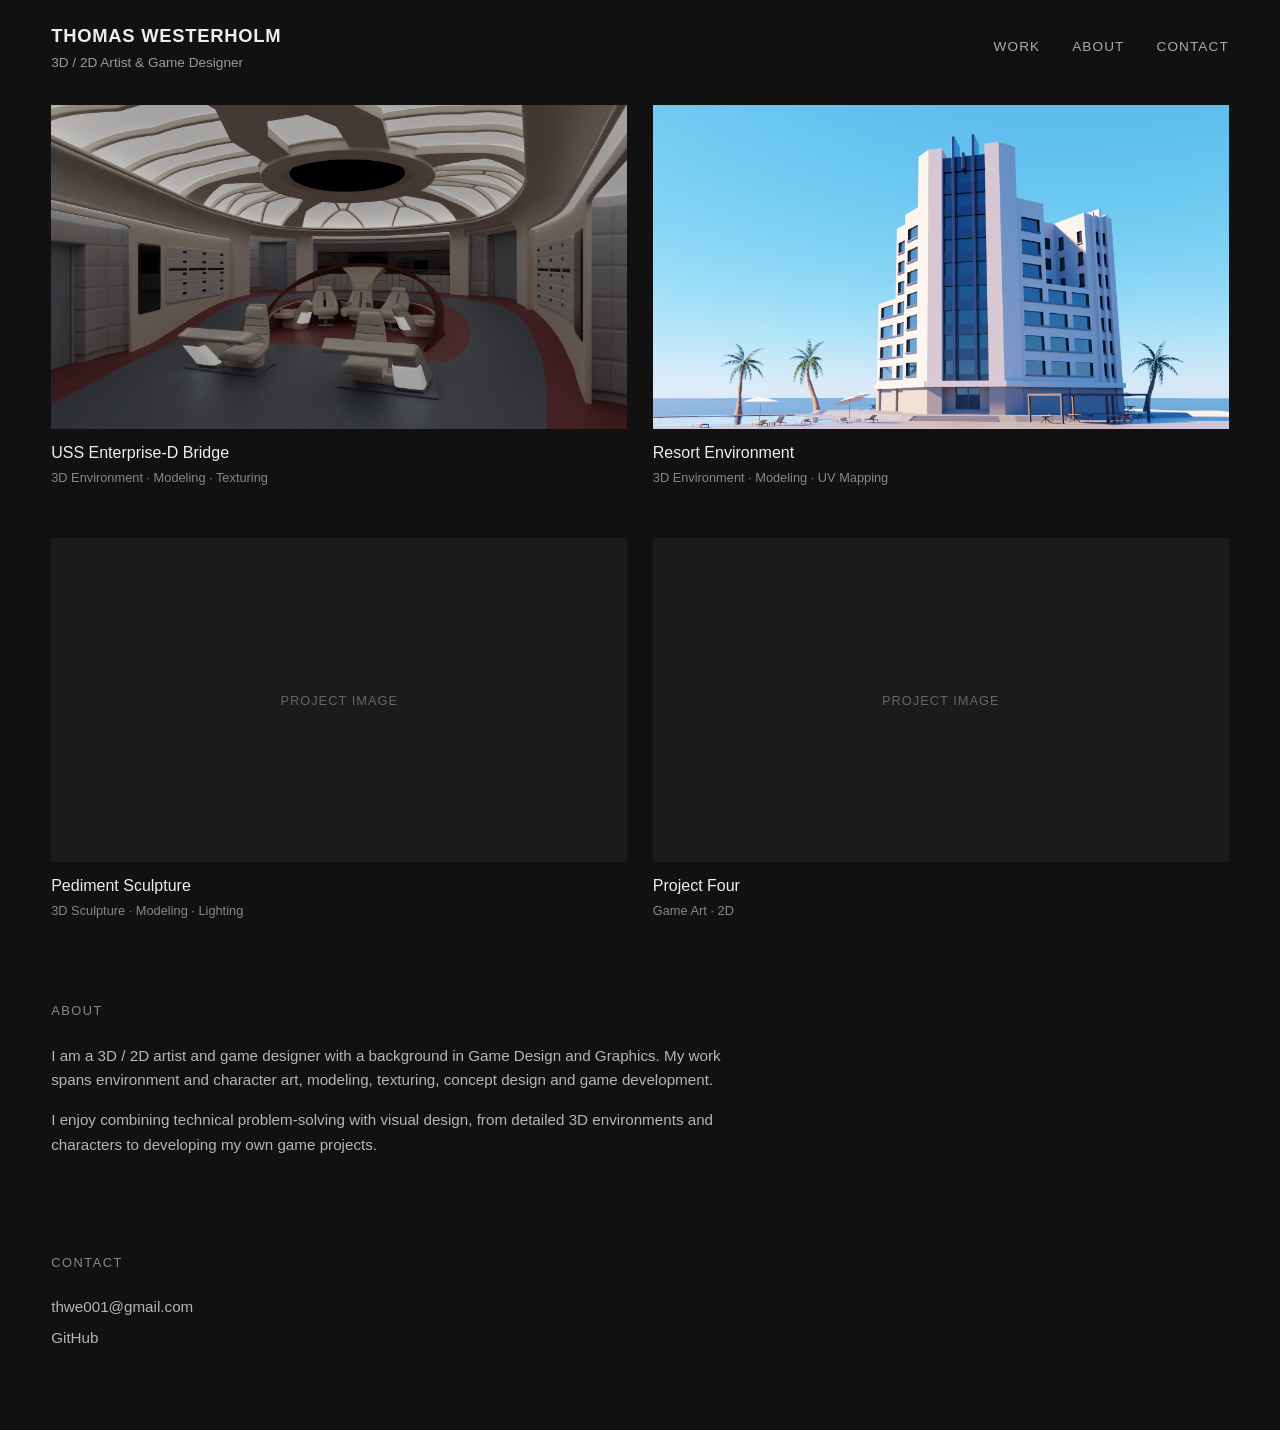
==== index.html @ 82a33c58 "Add files via upload" ====
<!DOCTYPE html>
<html lang="en">

<head>
    <meta charset="UTF-8">
    <meta name="viewport" content="width=device-width, initial-scale=1.0">

    <title>Thomas Westerholm — Portfolio</title>

    <link rel="stylesheet" href="style.css">
</head>

<body>

    <header class="site-header">

        <div class="identity">
            <h1>THOMAS WESTERHOLM</h1>
            <p>3D / 2D Artist &amp; Game Designer</p>
        </div>

        <nav class="navigation">
            <a href="#work">Work</a>
            <a href="#about">About</a>
            <a href="#contact">Contact</a>
        </nav>

    </header>


    <main>

        <section class="portfolio" id="work">

            <div class="project-grid">


                <article class="project">
                    <a href="enterprise-d.html">
                        <div class="project-image">
                            <img
                                src="/images/enterprise-d/enterprise-d-02.png"
                                alt="3D recreation of the USS Enterprise-D bridge interior">
                        </div>

                        <div class="project-info">
                            <h2>USS Enterprise-D Bridge</h2>
                            <p>3D Environment · Modeling · Texturing</p>
                        </div>
                    </a>
                </article>


                <article class="project">
                    <a href="resort-building.html">
                        <div class="project-image">
                            <img
                                src="/images/resort-building/building-overview.png"
                                alt="Stylized resort environment">
                        </div>

                        <div class="project-info">
                            <h2>Resort Environment</h2>
                            <p>3D Environment · Modeling · UV Mapping</p>
                        </div>
                    </a>
                </article>


                <article class="project">
                    <div class="project-image">
                        PROJECT IMAGE
                    </div>

                    <div class="project-info">
                        <h2>Pediment Sculpture</h2>
                        <p>3D Sculpture · Modeling · Lighting</p>
                    </div>
                </article>


                <article class="project">
                    <div class="project-image">
                        PROJECT IMAGE
                    </div>

                    <div class="project-info">
                        <h2>Project Four</h2>
                        <p>Game Art · 2D</p>
                    </div>
                </article>

            </div>

        </section>


        <section class="profile-section" id="about">

            <h2 class="section-title">About</h2>

            <div class="profile-content">
                <p>
                    I am a 3D / 2D artist and game designer with a background in Game Design
                    and Graphics. My work spans environment and character art, modeling,
                    texturing, concept design and game development.
                </p>

                <p>
                    I enjoy combining technical problem-solving with visual design, from
                    detailed 3D environments and characters to developing my own game projects.
                </p>
            </div>

        </section>


        <section class="profile-section" id="contact">

            <h2 class="section-title">Contact</h2>

            <div class="contact-links">
                <a href="mailto:thwe001@gmail.com">thwe001@gmail.com</a>
                <a href="https://github.com/thomaswesterholm" target="_blank" rel="noopener noreferrer">GitHub</a>
            </div>

        </section>

    </main>

</body>

</html>
---- style.css ----
/* ---------- Base ---------- */

* {
    box-sizing: border-box;
}

html {
    scroll-behavior: smooth;
}

body {
    margin: 0;
    background: #111111;
    color: #eeeeee;
    font-family: Arial, Helvetica, sans-serif;
    line-height: 1.5;
}

a {
    color: inherit;
    text-decoration: none;
}


/* ---------- Header ---------- */

.site-header {
    display: flex;
    justify-content: space-between;
    align-items: center;

    width: 100%;
    padding: 22px 4vw;
}

.identity h1 {
    margin: 0;
    font-size: 1.15rem;
    font-weight: 600;
    letter-spacing: 0.04em;
}

.identity p {
    margin: 3px 0 0;
    color: #999999;
    font-size: 0.85rem;
}

.navigation {
    display: flex;
    gap: 32px;
}

.navigation a {
    color: #aaaaaa;
    font-size: 0.85rem;
    letter-spacing: 0.08em;
    text-transform: uppercase;
}

.navigation a:hover {
    color: #ffffff;
}


/* ---------- Portfolio ---------- */

.portfolio {
    width: 100%;
    padding: 10px 4vw 80px;
}

.section-title {
    margin: 0 0 24px;
    font-size: 0.8rem;
    font-weight: 500;
    color: #888888;
    letter-spacing: 0.12em;
    text-transform: uppercase;
}

.project-grid {
    display: grid;
    grid-template-columns: repeat(2, minmax(0, 1fr));
    gap: 4vw 2vw;
}

.project-image {
    display: flex;
    align-items: center;
    justify-content: center;

    width: 100%;
    aspect-ratio: 16 / 9;

    background: #1b1b1b;
    color: #666666;
    font-size: 0.8rem;
    letter-spacing: 0.08em;

    overflow: hidden;
}

.project img {
    display: block;
    width: 100%;
    height: 100%;
    object-fit: cover;

    transition: transform 0.25s ease;
}

.project:hover img {
    transform: scale(1.015);
}

.project-info {
    padding-top: 12px;
}

.project-info h2 {
    margin: 0;
    font-size: 1rem;
    font-weight: 500;
}

.project-info p {
    margin: 3px 0 0;
    color: #888888;
    font-size: 0.8rem;
}


/* ---------- About / Contact ---------- */

.profile-section {
    width: 100%;
    padding: 0 4vw 80px;
}

.profile-content {
    max-width: 680px;
    color: #b5b5b5;
    font-size: 0.95rem;
    line-height: 1.6;
}

.profile-content p {
    margin: 0 0 16px;
}

.contact-links {
    display: flex;
    flex-direction: column;
    align-items: flex-start;
    gap: 8px;
}

.contact-links a {
    color: #b5b5b5;
    font-size: 0.95rem;
}

.contact-links a:hover {
    color: #ffffff;
}


/* ---------- Project Page ---------- */

.project-page {
    width: 100%;
    padding: 0px 4vw 100px;
}

.project-header {
    margin-bottom: 10px;
}

.project-header h1 {
    margin: 0;
    font-size: clamp(1.5rem, 2.2vw, 2.2rem);
    font-weight: 500;
}

.project-category {
    margin: 6px 0 0;
    color: #888888;
    font-size: 0.9rem;
}

.project-content {
    width: 100%;
}

.project-hero {
    display: block;
    width: 100%;
    height: auto;
}

.project-description {
    max-width: 680px;
    margin: 20px 0 20px;
    color: #b5b5b5;
    font-size: 0.95rem;
    line-height: 1.6;
}

.project-description p {
    margin: 0 0 16px;
}

.project-gallery {
    display: grid;
    grid-template-columns: 1fr;
    gap: 24px;
}

.project-gallery img {
    display: block;
    width: 100%;
    height: auto;
}

.project-breakdown {
    margin-top: 28px;
}

.project-breakdown h2 {
    margin: 0 0 8px;
    font-size: 0.85rem;
    font-weight: 500;
    color: #999999;
    letter-spacing: 0.1em;
    text-transform: uppercase;
}

.project-breakdown img {
    display: block;
    width: 100%;
    height: auto;
}


/* ---------- Responsive ---------- */

@media (max-width: 700px) {

    .site-header {
        align-items: flex-start;
        flex-direction: column;
        gap: 20px;
        padding: 22px 20px;
    }

    .navigation {
        gap: 20px;
    }

    .portfolio {
        padding: 25px 20px 60px;
    }

    .project-grid {
        grid-template-columns: 1fr;
        gap: 40px;
    }

    .profile-section {
        padding: 0 20px 60px;
    }

    .project-page {
        padding: 25px 20px 70px;
    }

    .project-description {
        margin: 30px 0 40px;
    }
}
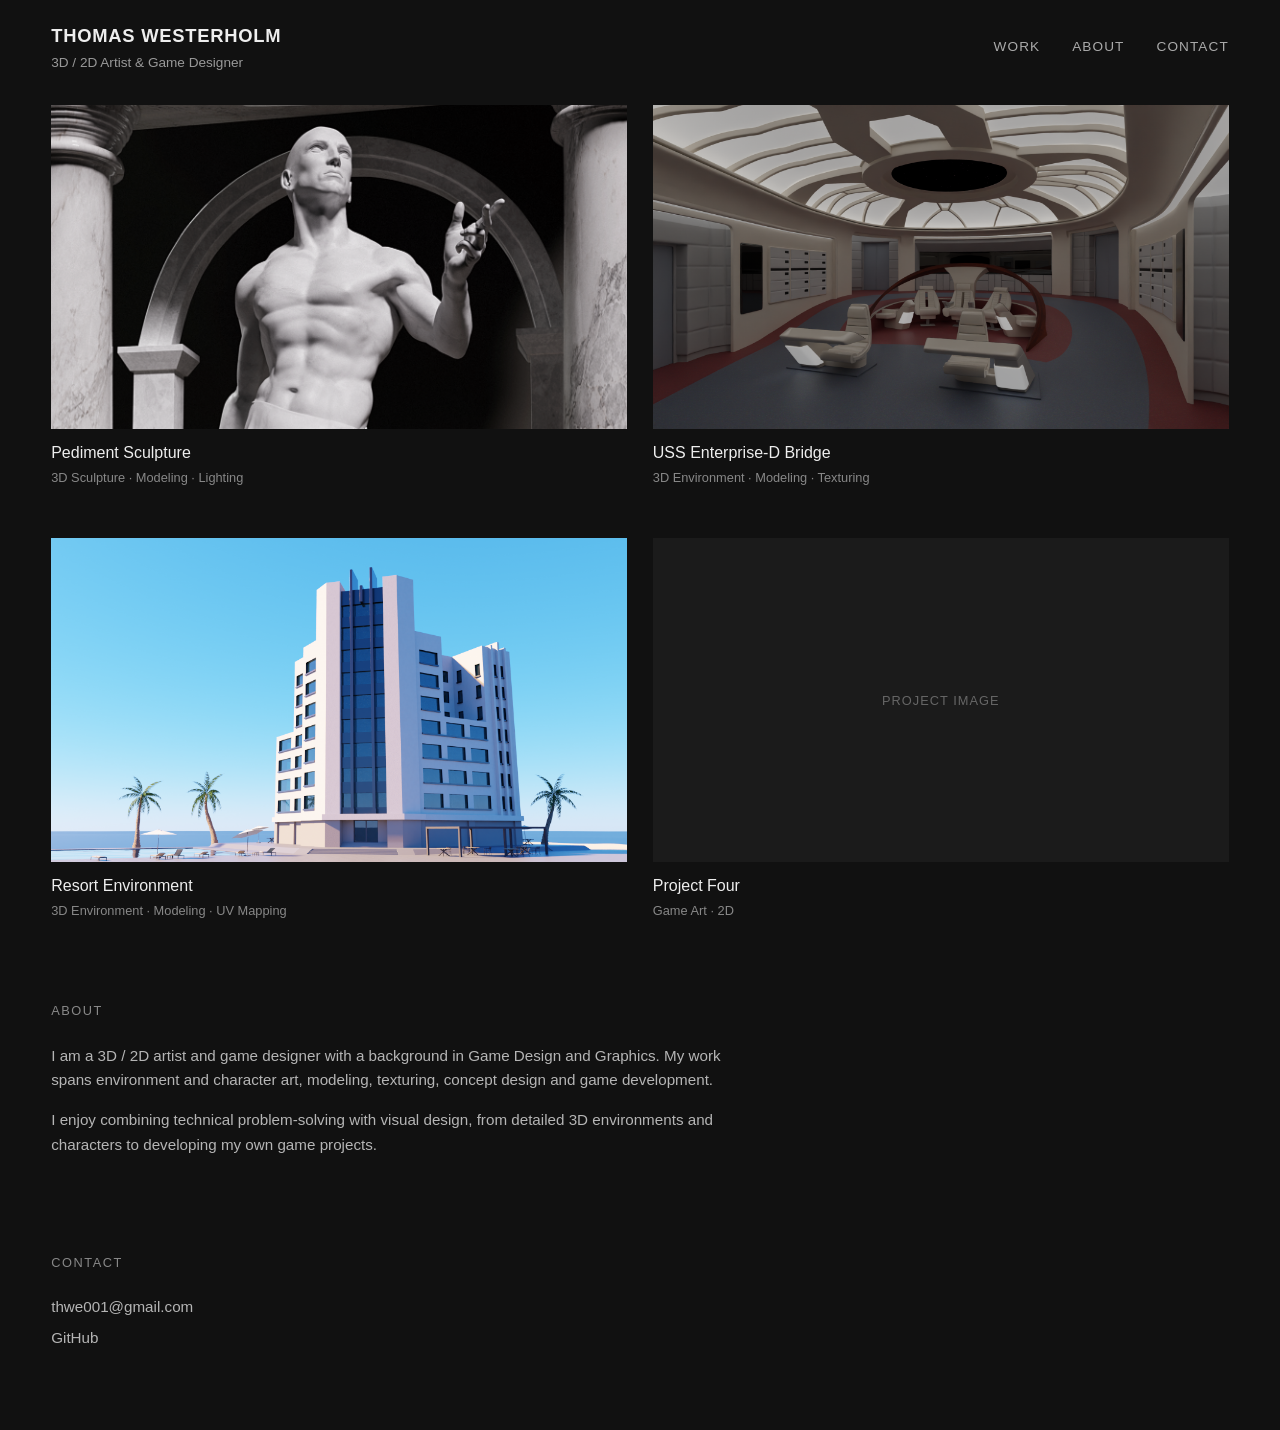
==== commit aa241ac4: "Add files via upload" ====
--- a/index.html
+++ b/index.html
@@ -8,6 +8,8 @@
     <title>Thomas Westerholm — Portfolio</title>
 
     <link rel="stylesheet" href="style.css">
+    <link rel="icon" type="image/png" href="/images/favicon.png">
+    <link rel="icon" href="/images/favicon.ico">
 </head>
 
 <body>
@@ -33,6 +35,22 @@
         <section class="portfolio" id="work">
 
             <div class="project-grid">
+
+
+                <article class="project">
+                    <a href="pediment-statue.html">
+                        <div class="project-image">
+                            <img
+                                src="/images/pediment-statue/thumbnail.png"
+                                alt="Classical-inspired sculptural monument">
+                        </div>
+
+                        <div class="project-info">
+                            <h2>Pediment Sculpture</h2>
+                            <p>3D Sculpture · Modeling · Lighting</p>
+                        </div>
+                    </a>
+                </article>
 
 
                 <article class="project">
@@ -64,18 +82,6 @@
                             <p>3D Environment · Modeling · UV Mapping</p>
                         </div>
                     </a>
-                </article>
-
-
-                <article class="project">
-                    <div class="project-image">
-                        PROJECT IMAGE
-                    </div>
-
-                    <div class="project-info">
-                        <h2>Pediment Sculpture</h2>
-                        <p>3D Sculpture · Modeling · Lighting</p>
-                    </div>
                 </article>
 
 
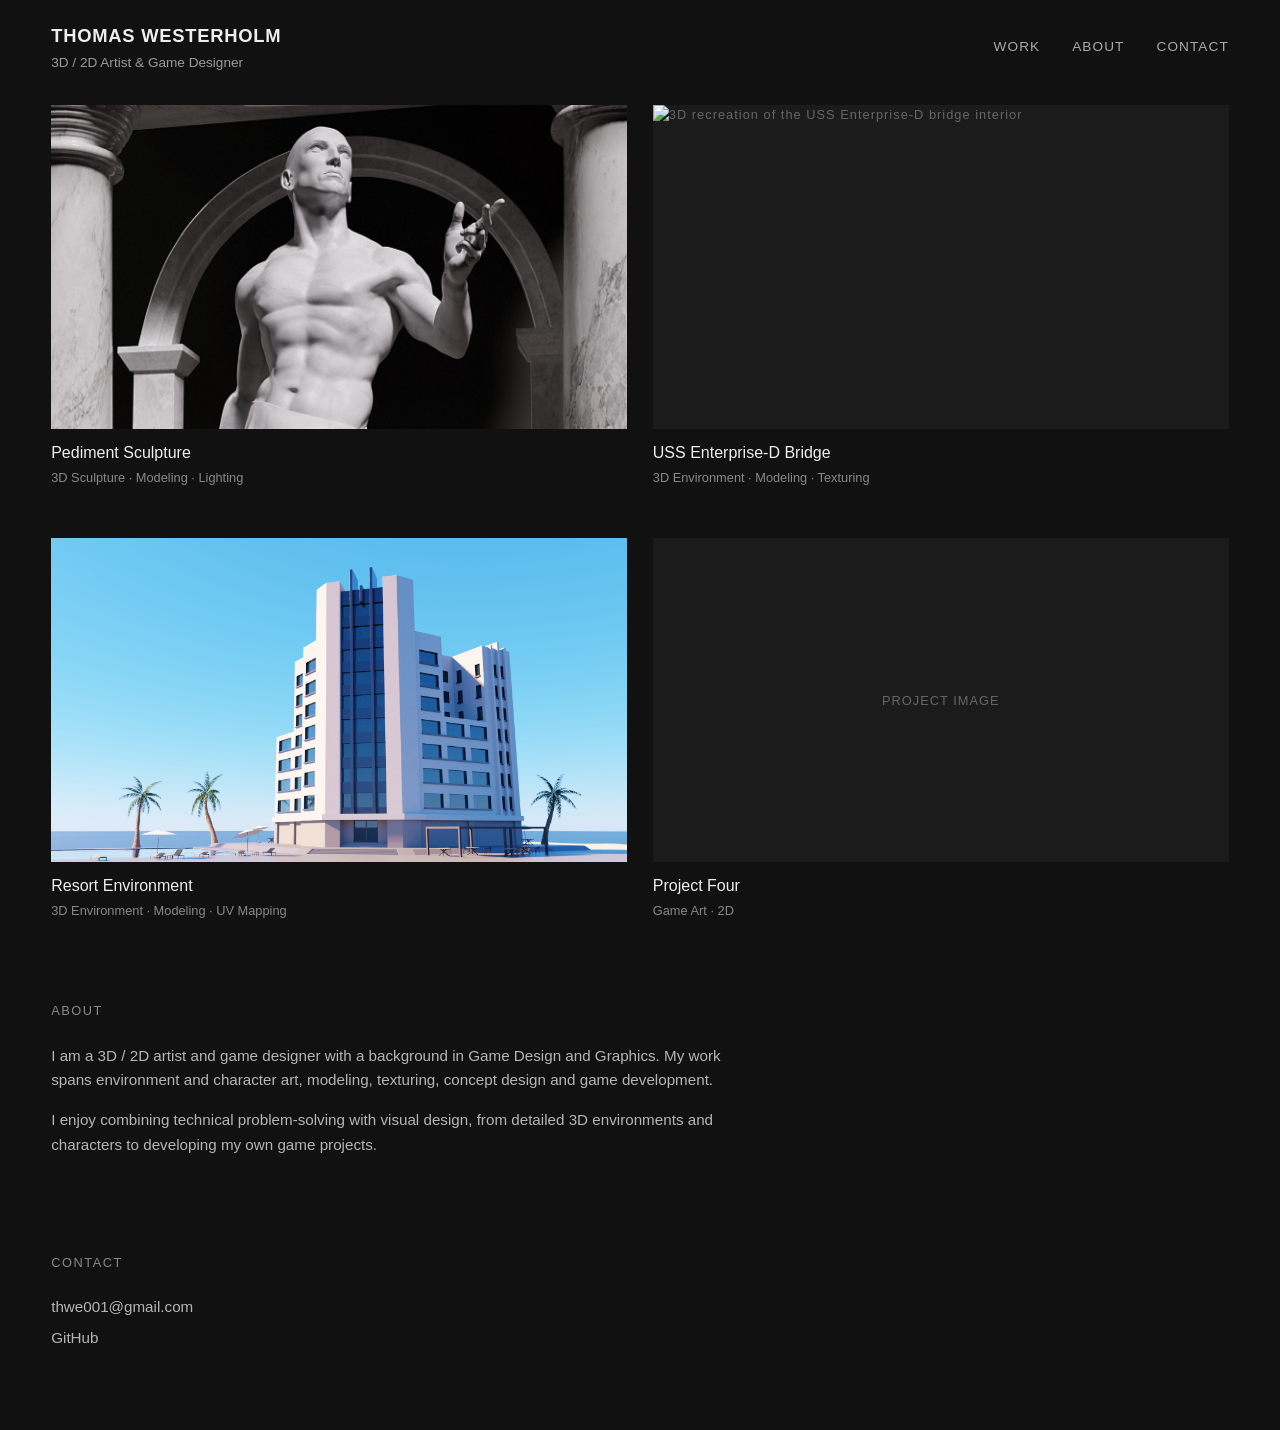
==== commit 235c358b: "Add files via upload" ====
--- a/index.html
+++ b/index.html
@@ -29,13 +29,11 @@
 
     </header>
 
-
     <main>
 
         <section class="portfolio" id="work">
 
             <div class="project-grid">
-
 
                 <article class="project">
                     <a href="pediment-statue.html">
@@ -52,12 +50,11 @@
                     </a>
                 </article>
 
-
                 <article class="project">
                     <a href="enterprise-d.html">
                         <div class="project-image">
                             <img
-                                src="/images/enterprise-d/enterprise-d-02.png"
+                                src="/images/enterprise-d/enterprise-d-01-hero.png"
                                 alt="3D recreation of the USS Enterprise-D bridge interior">
                         </div>
 
@@ -67,7 +64,6 @@
                         </div>
                     </a>
                 </article>
-
 
                 <article class="project">
                     <a href="resort-building.html">
@@ -84,7 +80,6 @@
                     </a>
                 </article>
 
-
                 <article class="project">
                     <div class="project-image">
                         PROJECT IMAGE
@@ -99,7 +94,6 @@
             </div>
 
         </section>
-
 
         <section class="profile-section" id="about">
 
@@ -120,7 +114,6 @@
 
         </section>
 
-
         <section class="profile-section" id="contact">
 
             <h2 class="section-title">Contact</h2>
@@ -135,5 +128,4 @@
     </main>
 
 </body>
-
 </html>
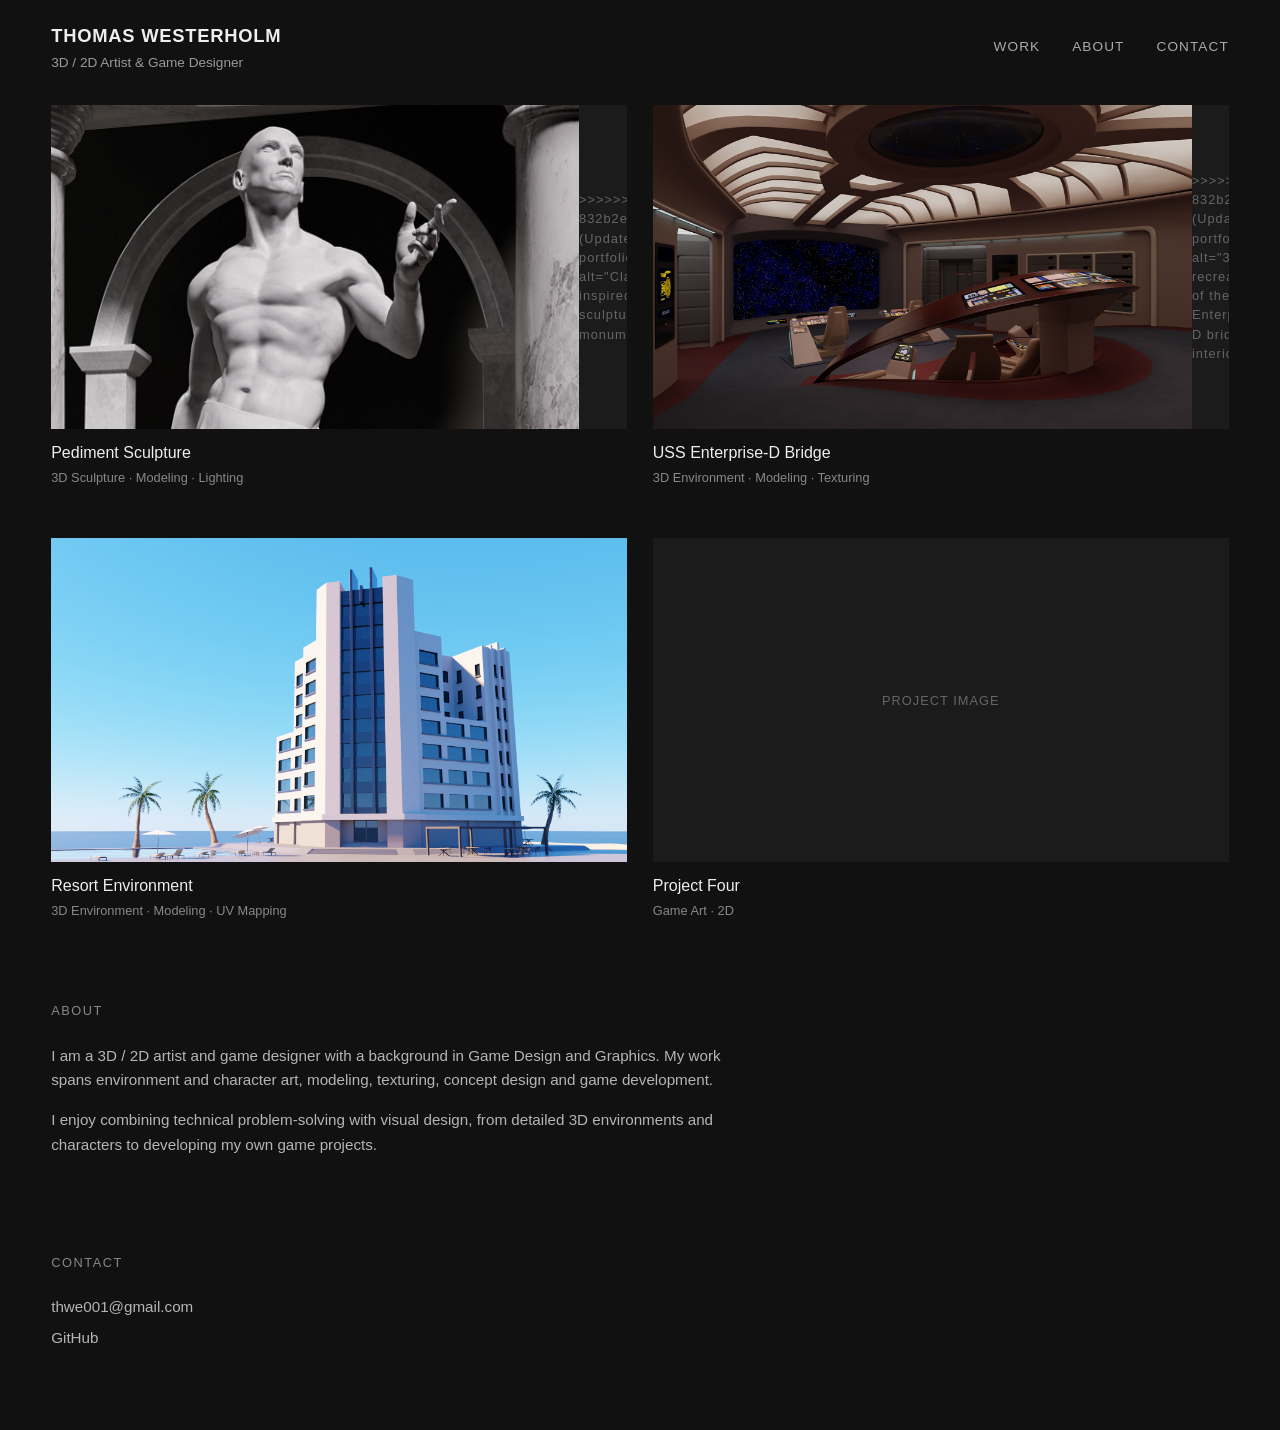
==== commit cf843561: "Update portfolio" ====
--- a/index.html
+++ b/index.html
@@ -8,8 +8,8 @@
     <title>Thomas Westerholm — Portfolio</title>
 
     <link rel="stylesheet" href="style.css">
-    <link rel="icon" type="image/png" href="/images/favicon.png">
-    <link rel="icon" href="/images/favicon.ico">
+    <link rel="icon" type="image/png" href="images/favicon.png">
+    <link rel="icon" href="images/favicon.ico">
 </head>
 
 <body>
@@ -39,7 +39,11 @@
                     <a href="pediment-statue.html">
                         <div class="project-image">
                             <img
+<<<<<<< HEAD
                                 src="/images/pediment-statue/thumbnail.png"
+=======
+                                src="images/pediment-statue/thumbnail.png"
+>>>>>>> 832b2e3 (Update portfolio)
                                 alt="Classical-inspired sculptural monument">
                         </div>
 
@@ -54,7 +58,11 @@
                     <a href="enterprise-d.html">
                         <div class="project-image">
                             <img
+<<<<<<< HEAD
                                 src="/images/enterprise-d/enterprise-d-01-hero.png"
+=======
+                                src="images/enterprise-d/enterprise-d-01-hero.png"
+>>>>>>> 832b2e3 (Update portfolio)
                                 alt="3D recreation of the USS Enterprise-D bridge interior">
                         </div>
 
@@ -69,7 +77,7 @@
                     <a href="resort-building.html">
                         <div class="project-image">
                             <img
-                                src="/images/resort-building/building-overview.png"
+                                src="images/resort-building/building-overview.png"
                                 alt="Stylized resort environment">
                         </div>
 
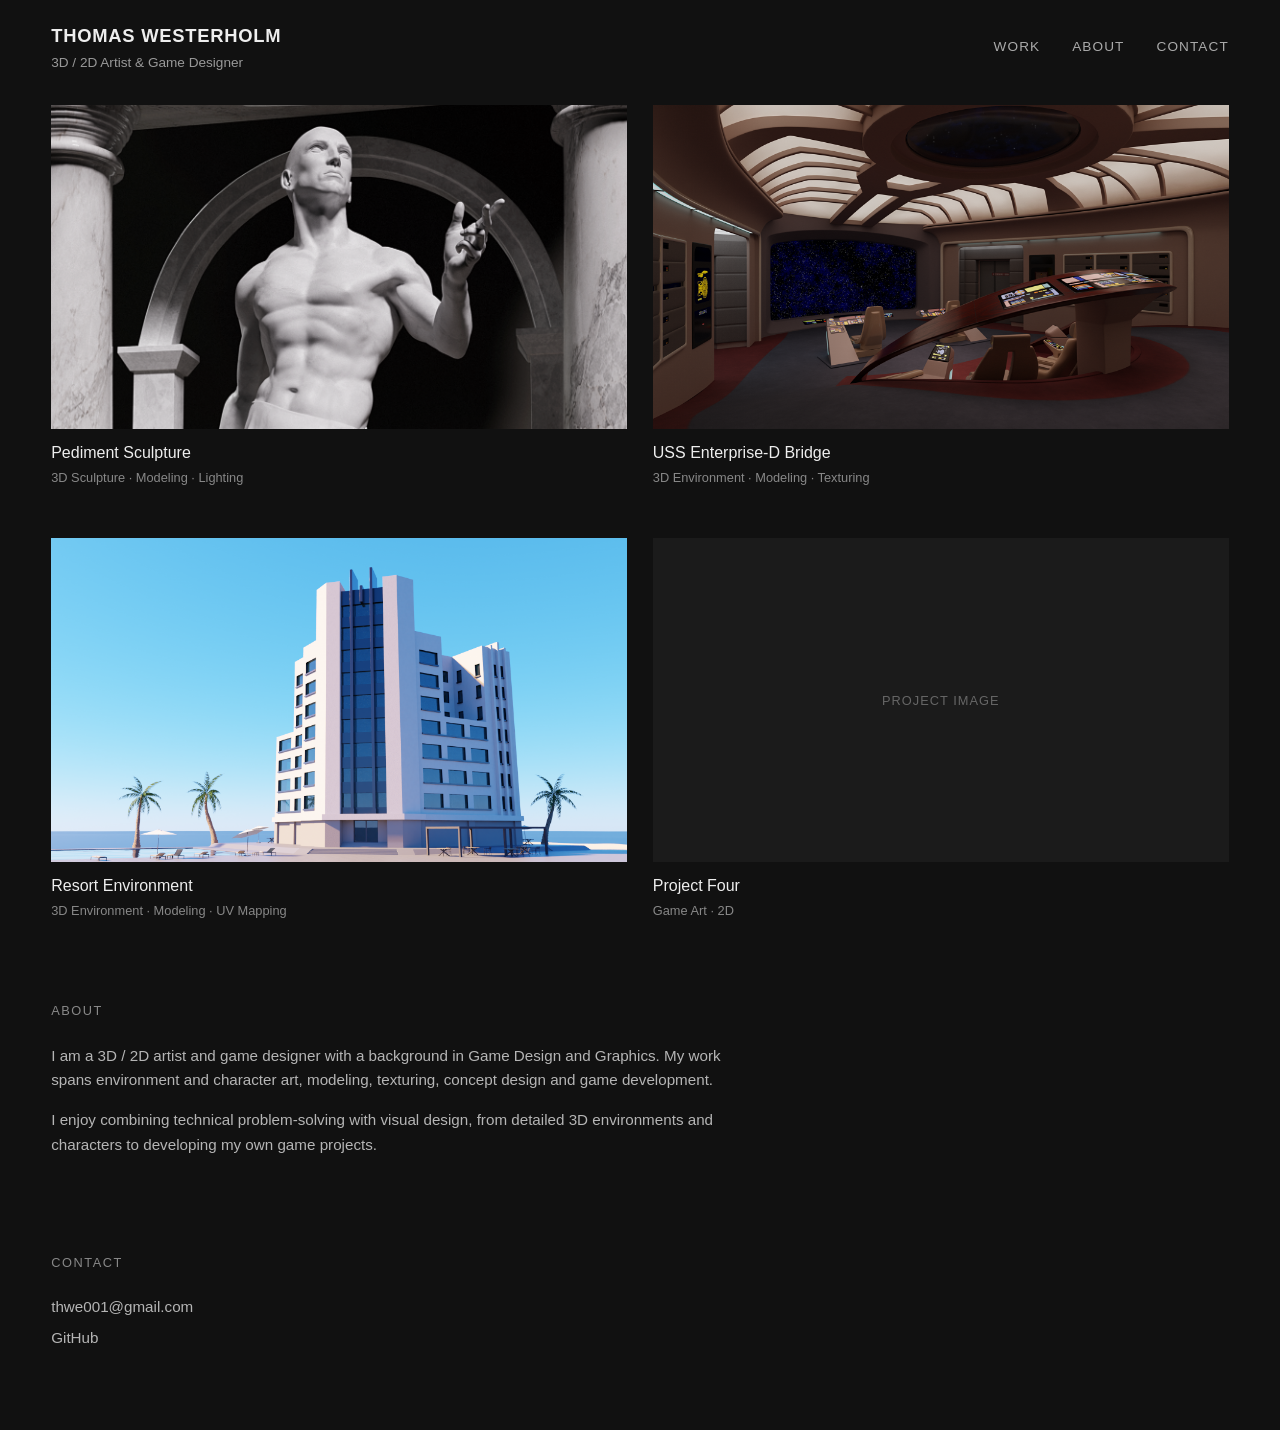
==== commit df4534bb: "Update portfolio" ====
--- a/index.html
+++ b/index.html
@@ -39,11 +39,7 @@
                     <a href="pediment-statue.html">
                         <div class="project-image">
                             <img
-<<<<<<< HEAD
-                                src="/images/pediment-statue/thumbnail.png"
-=======
                                 src="images/pediment-statue/thumbnail.png"
->>>>>>> 832b2e3 (Update portfolio)
                                 alt="Classical-inspired sculptural monument">
                         </div>
 
@@ -58,11 +54,7 @@
                     <a href="enterprise-d.html">
                         <div class="project-image">
                             <img
-<<<<<<< HEAD
-                                src="/images/enterprise-d/enterprise-d-01-hero.png"
-=======
                                 src="images/enterprise-d/enterprise-d-01-hero.png"
->>>>>>> 832b2e3 (Update portfolio)
                                 alt="3D recreation of the USS Enterprise-D bridge interior">
                         </div>
 
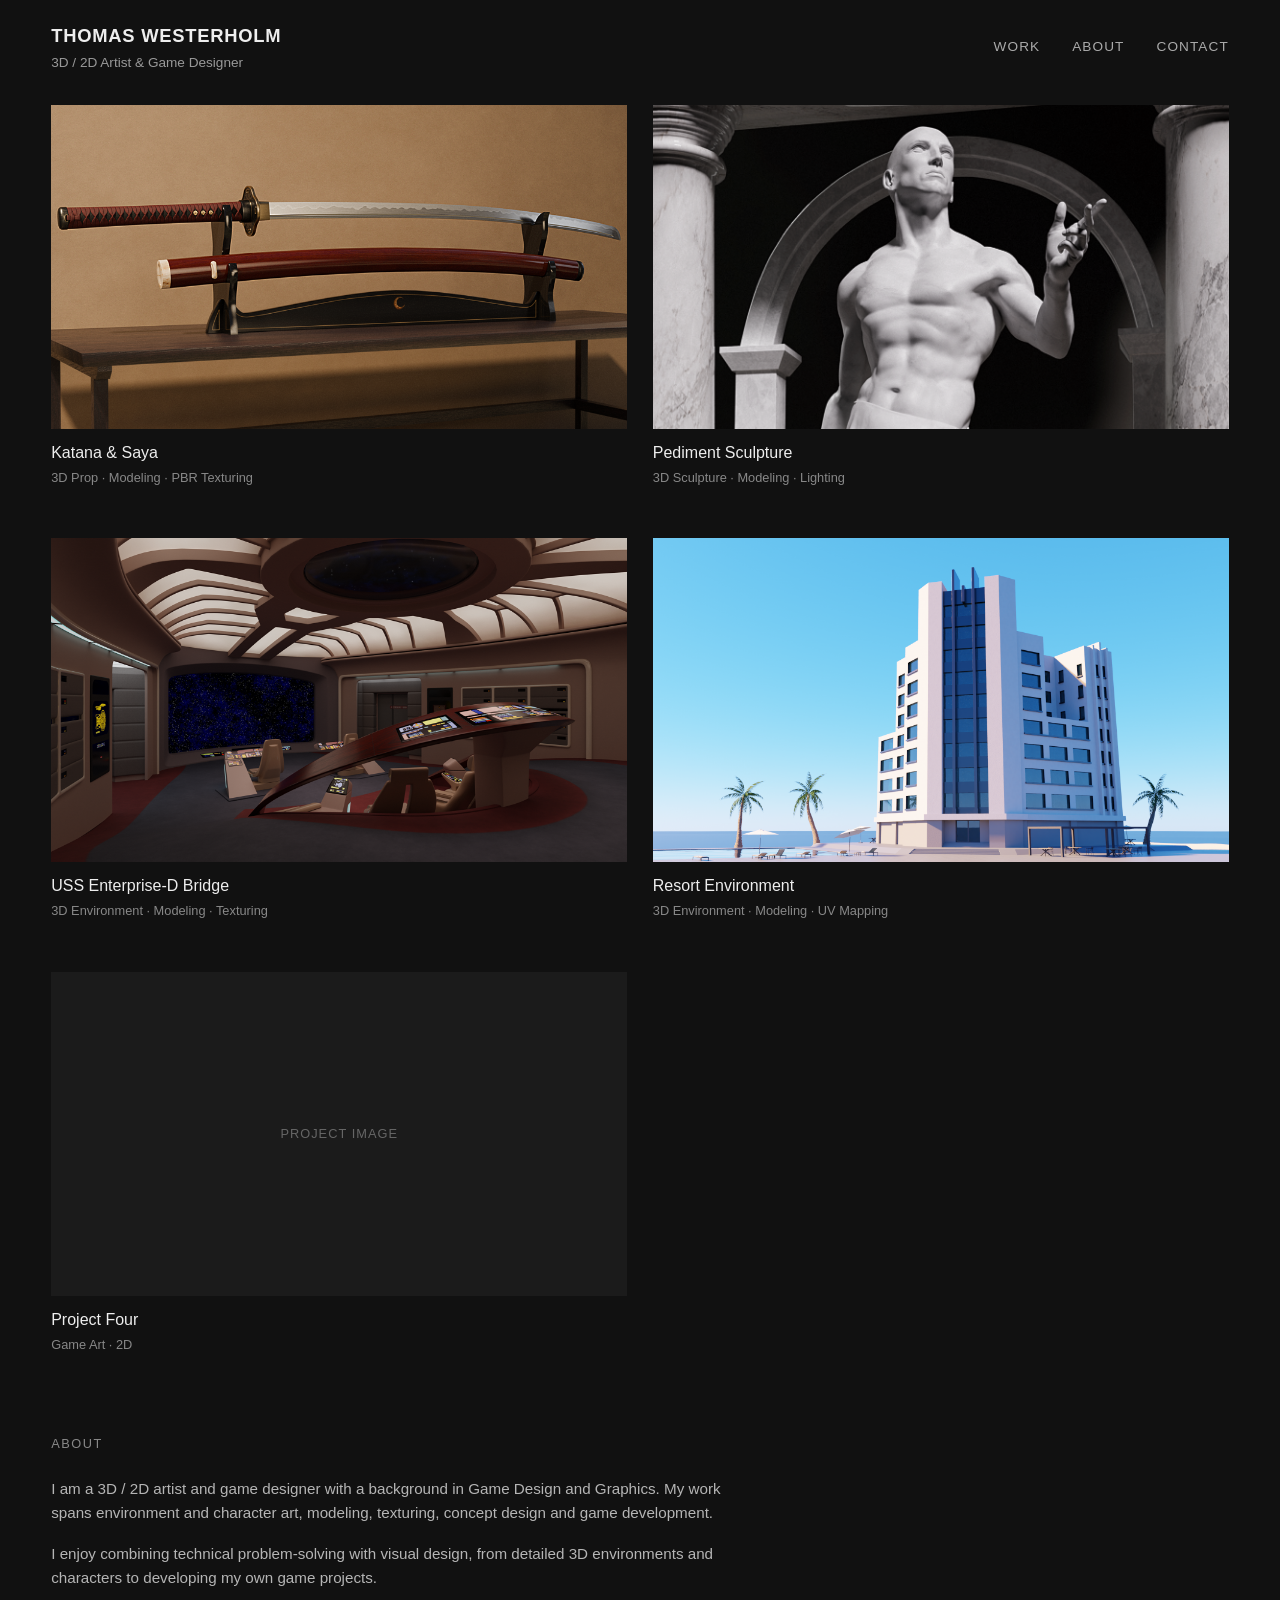
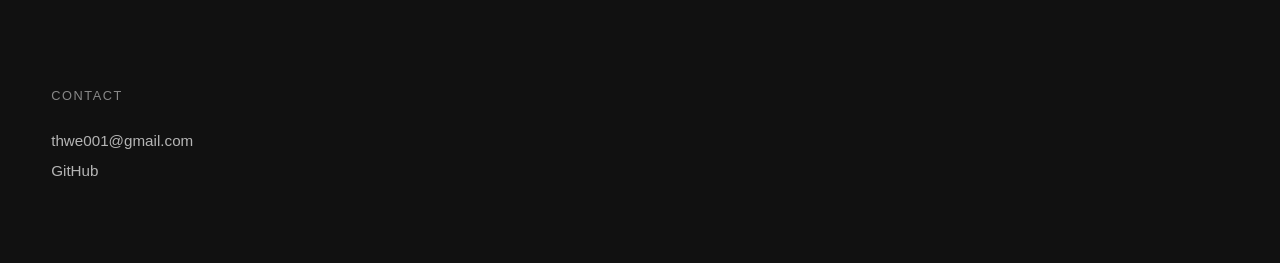
==== commit 4b649cbd: "Update portfolio" ====
--- a/index.html
+++ b/index.html
@@ -34,6 +34,21 @@
         <section class="portfolio" id="work">
 
             <div class="project-grid">
+
+                <article class="project">
+                    <a href="katana.html">
+                        <div class="project-image">
+                            <img
+                                src="images/katana/katana_thumbnail.png"
+                                alt="Japanese-inspired katana and saya displayed on a wooden stand">
+                        </div>
+
+                        <div class="project-info">
+                            <h2>Katana &amp; Saya</h2>
+                            <p>3D Prop · Modeling · PBR Texturing</p>
+                        </div>
+                    </a>
+                </article>
 
                 <article class="project">
                     <a href="pediment-statue.html">
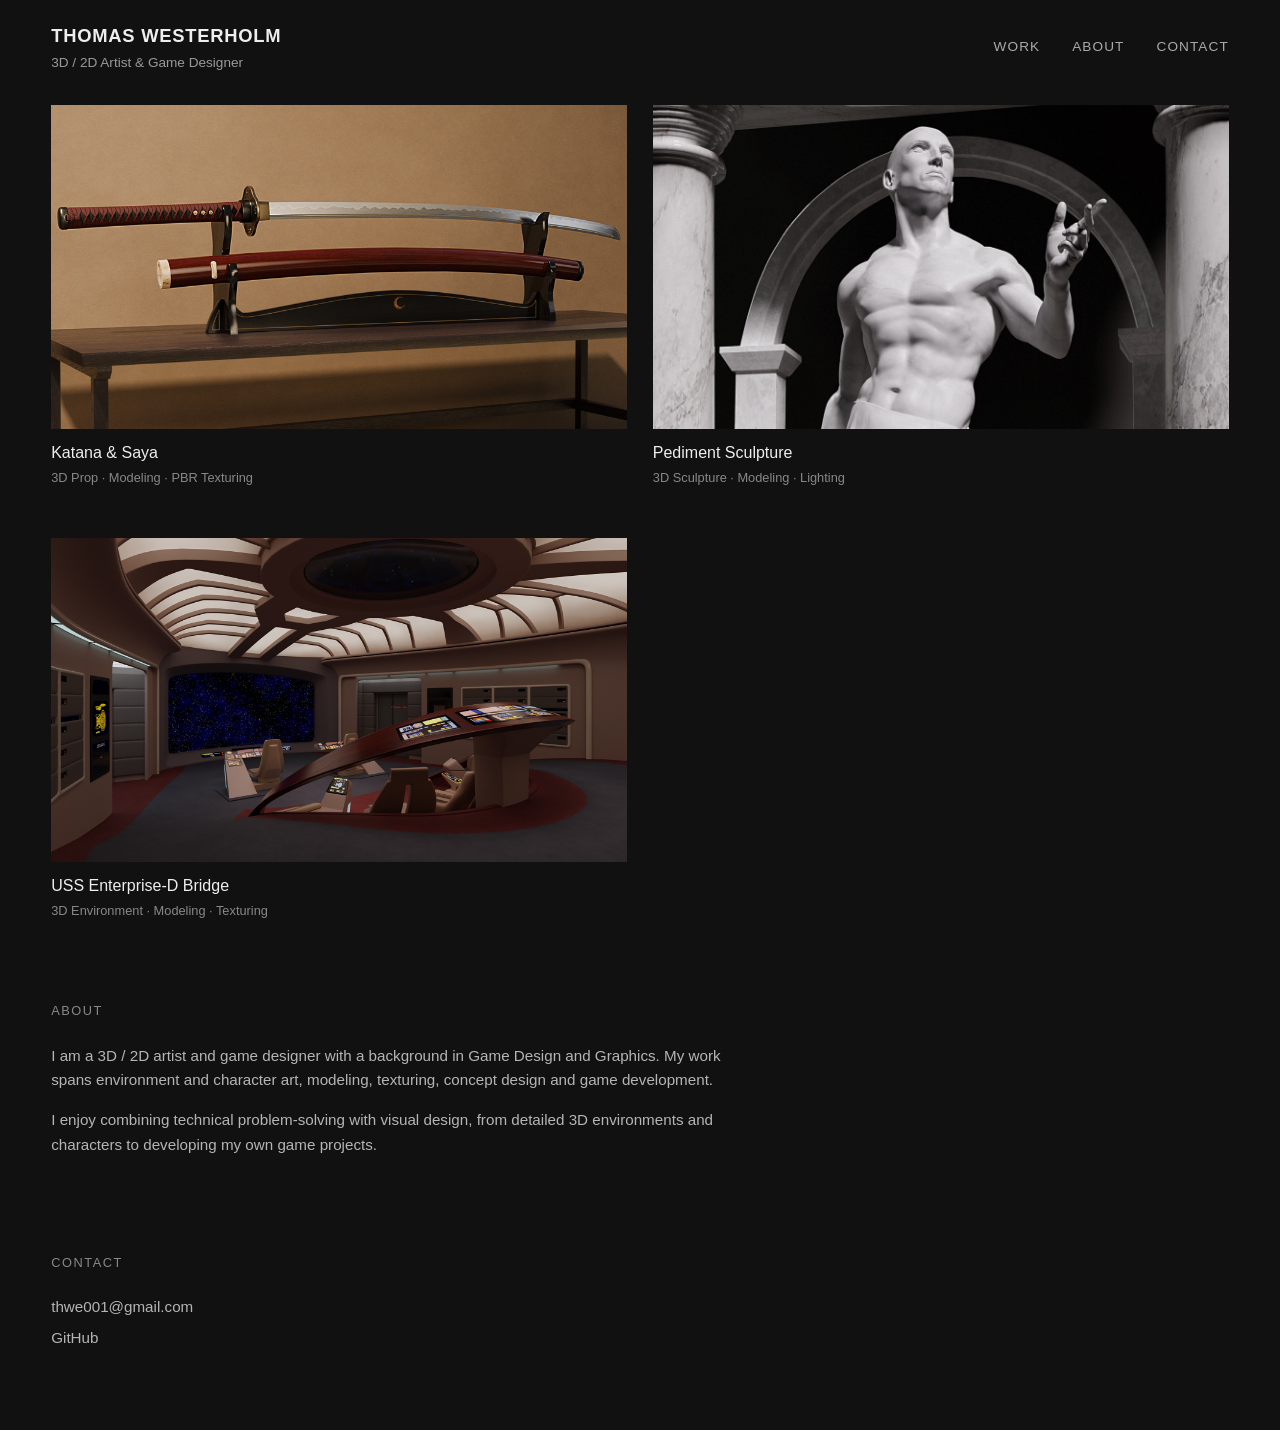
==== commit 65077c09: "Update portfolio" ====
--- a/index.html
+++ b/index.html
@@ -80,32 +80,6 @@
                     </a>
                 </article>
 
-                <article class="project">
-                    <a href="resort-building.html">
-                        <div class="project-image">
-                            <img
-                                src="images/resort-building/building-overview.png"
-                                alt="Stylized resort environment">
-                        </div>
-
-                        <div class="project-info">
-                            <h2>Resort Environment</h2>
-                            <p>3D Environment · Modeling · UV Mapping</p>
-                        </div>
-                    </a>
-                </article>
-
-                <article class="project">
-                    <div class="project-image">
-                        PROJECT IMAGE
-                    </div>
-
-                    <div class="project-info">
-                        <h2>Project Four</h2>
-                        <p>Game Art · 2D</p>
-                    </div>
-                </article>
-
             </div>
 
         </section>
